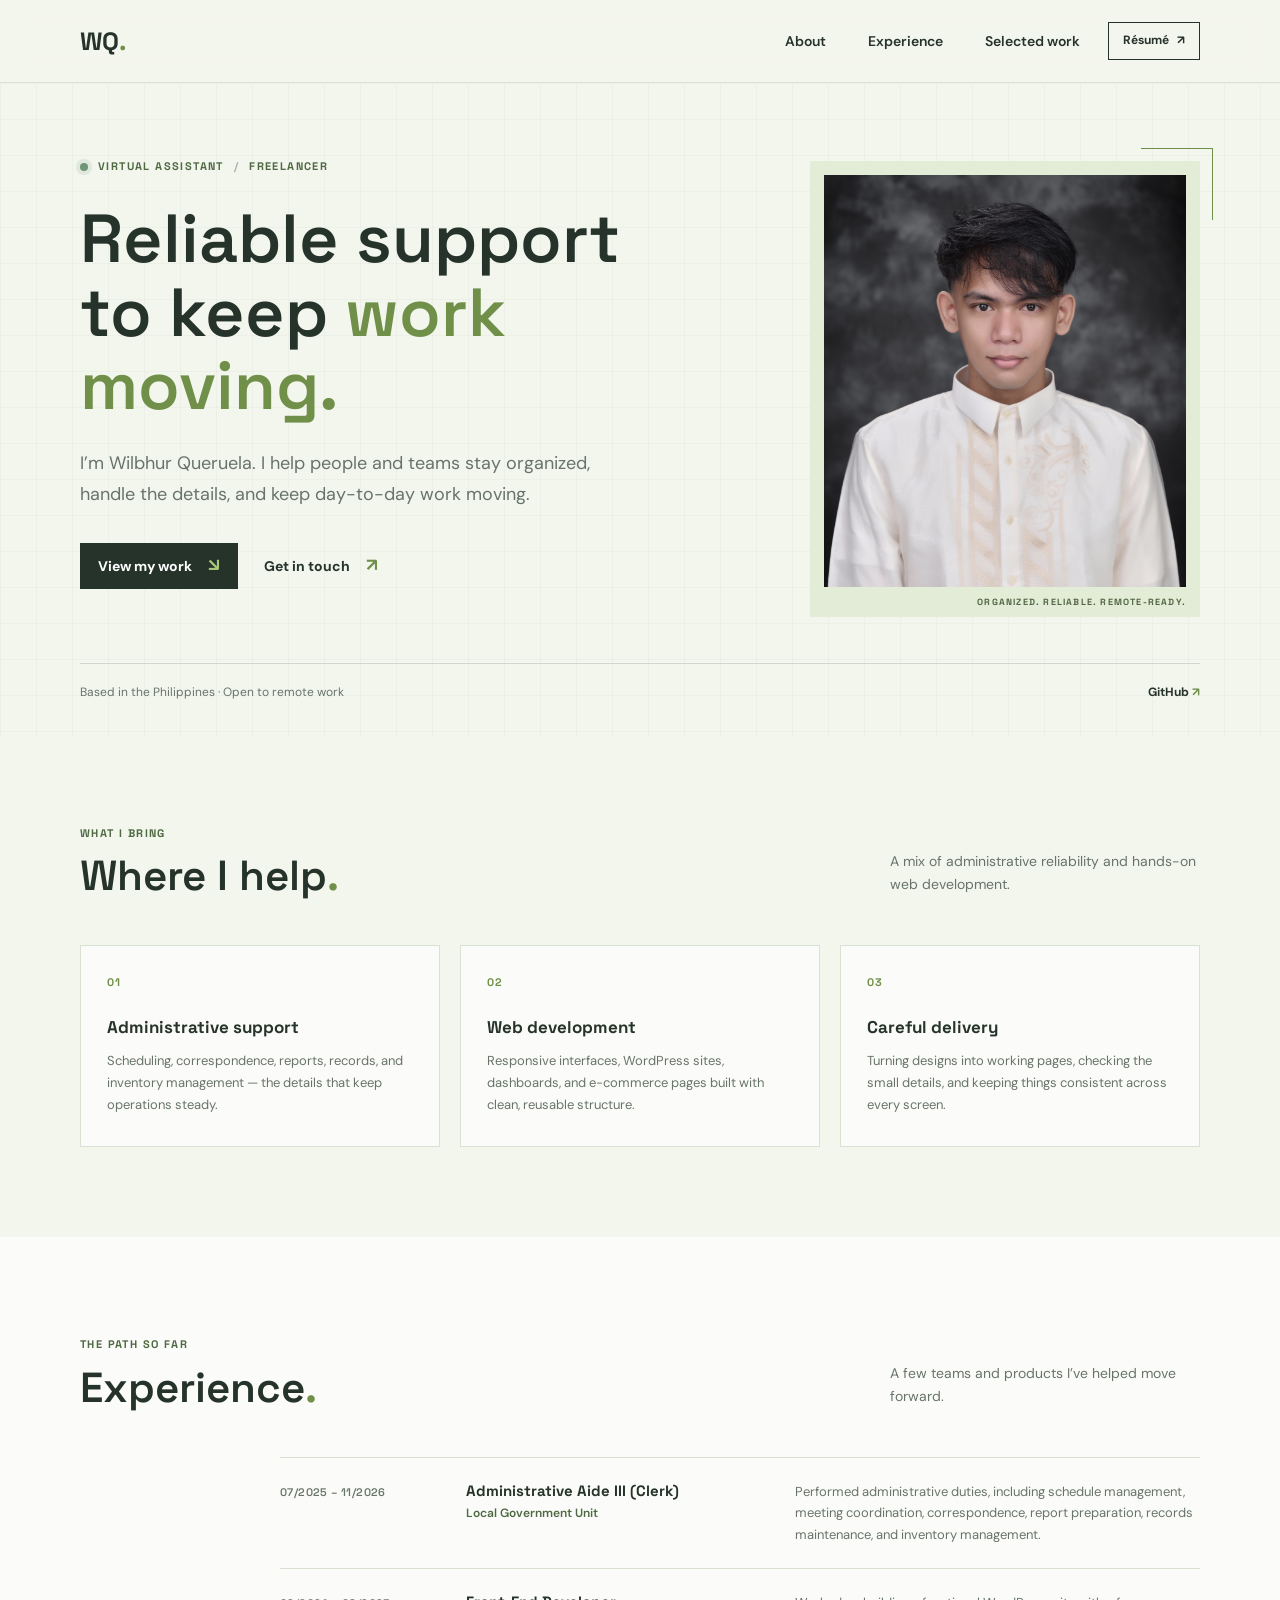
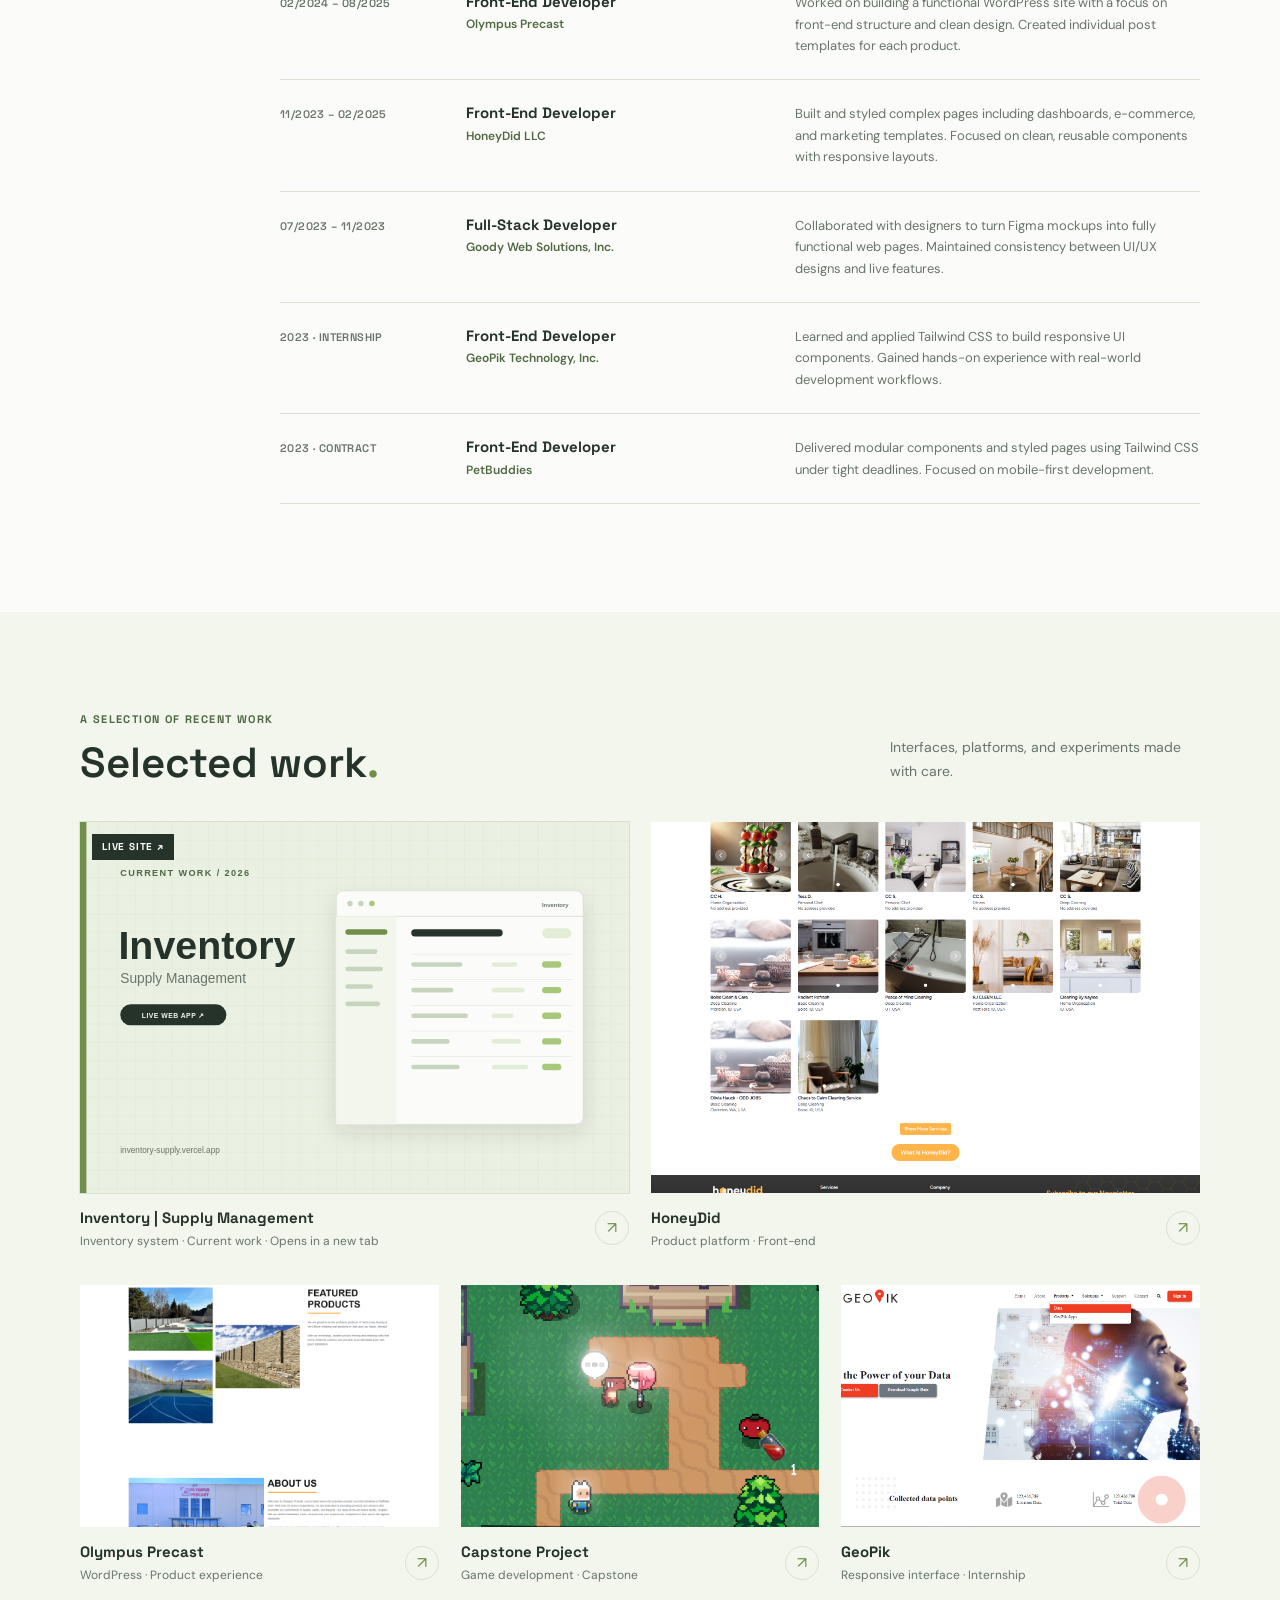
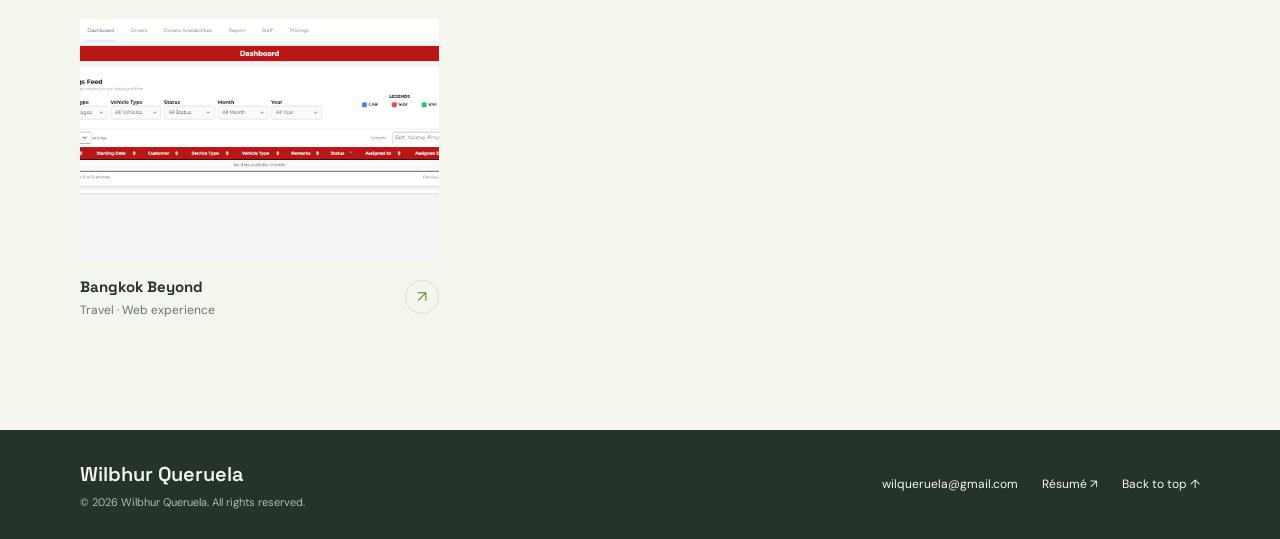
==== index.html @ b6aa16f7 "new resume and delete unncesary files and hubspot" ====
<!DOCTYPE html>
<html lang="en">
<head>
  <meta charset="UTF-8">
  <meta name="viewport" content="width=device-width, initial-scale=1.0">
  <title>Wilbhur Queruela | Virtual Assistant &amp; Web Developer</title>
  <meta name="description" content="Portfolio of Wilbhur Queruela — administrative support, virtual assistance, and front-end web development. Browse experience and selected work.">
  <meta name="theme-color" content="#f3f6ed">
  <meta property="og:type" content="website">
  <meta property="og:title" content="Wilbhur Queruela | Virtual Assistant &amp; Web Developer">
  <meta property="og:description" content="Administrative support, virtual assistance, and front-end web development. Browse experience and selected work.">
  <link rel="icon" href="data:image/svg+xml,%3Csvg xmlns='http://www.w3.org/2000/svg' viewBox='0 0 64 64'%3E%3Crect width='64' height='64' rx='14' fill='%2326332b'/%3E%3Ctext x='50%25' y='54%25' text-anchor='middle' dominant-baseline='middle' font-family='Arial,sans-serif' font-size='26' font-weight='700' fill='%23f3f6ed'%3EWQ%3C/text%3E%3C/svg%3E">

  <link rel="preconnect" href="https://fonts.googleapis.com">
  <link rel="preconnect" href="https://fonts.gstatic.com" crossorigin>
  <link href="https://fonts.googleapis.com/css2?family=DM+Sans:wght@400;500;600;700&family=Space+Grotesk:wght@400;500;600;700&display=swap" rel="stylesheet">
  <link rel="stylesheet" href="assets/css/style.css">
</head>
<body>
    <a class="skip-link" href="#main-content">Skip to content</a>
    <!-- Navbar -->
    <nav class="site-nav" aria-label="Primary">
      <div class="nav-inner">
        <a class="wordmark" href="#top" aria-label="Wil Queruela home">WQ<span>.</span></a>
        <div class="nav-right">
          <ul class="nav-links">
            <li><a href="#about">About</a></li>
            <li><a href="#experience">Experience</a></li>
            <li><a href="#project">Selected work</a></li>
          </ul>
          <a class="nav-cta" href="assets/file/wqresume.pdf" target="_blank" rel="noreferrer">Résumé <span aria-hidden="true">↗</span></a>
        </div>
      </div>
    </nav>
    <main id="main-content" tabindex="-1">
      <!-- Hero -->
      <section id="top" class="hero-section">
        <div class="hero-inner">
          <div class="hero-copy">
                <p class="eyebrow"><span class="status-dot"></span> VIRTUAL ASSISTANT <span class="eyebrow-divider">/</span> FREELANCER</p>
                <h1>Reliable support<br>to keep <span>work moving.</span></h1>
                <p class="hero-intro">I’m Wilbhur Queruela. I help people and teams stay organized, handle the details, and keep day-to-day work moving.</p>
                <div class="hero-actions">
                  <a class="primary-link" href="#project">View my work <span aria-hidden="true">↘</span></a>
                  <a class="secondary-link" href="mailto:wilqueruela@gmail.com">Get in touch <span aria-hidden="true">↗</span></a>
                </div>
            </div>
            <div class="hero-portrait">
              <img src="assets/images/personal/profile_picture.JPG" alt="Wil Queruela">
              <span class="portrait-caption">ORGANIZED. RELIABLE. REMOTE-READY.</span>
            </div>
          <div class="hero-meta">
            <span>Based in the Philippines · Open to remote work</span>
            <div class="social-links">
              <a target="_blank" rel="noreferrer" href="https://github.com/wilyuusha">GitHub <span aria-hidden="true">↗</span></a>
            </div>
          </div>
        </div>
      </section>
      <!-- About -->
      <section id="about" class="about-section">
        <div class="section-inner">
          <div class="section-heading">
            <div>
              <p class="section-kicker">WHAT I BRING</p>
              <h2>Where I help<span>.</span></h2>
            </div>
            <p class="section-note">A mix of administrative reliability and hands-on web development.</p>
          </div>
          <div class="capability-grid">
            <article class="capability-card">
              <span class="capability-number">01</span>
              <h3>Administrative support</h3>
              <p>Scheduling, correspondence, reports, records, and inventory management — the details that keep operations steady.</p>
            </article>
            <article class="capability-card">
              <span class="capability-number">02</span>
              <h3>Web development</h3>
              <p>Responsive interfaces, WordPress sites, dashboards, and e-commerce pages built with clean, reusable structure.</p>
            </article>
            <article class="capability-card">
              <span class="capability-number">03</span>
              <h3>Careful delivery</h3>
              <p>Turning designs into working pages, checking the small details, and keeping things consistent across every screen.</p>
            </article>
          </div>
        </div>
      </section>
      <section id="experience" class="experience-section">
        <div class="section-inner">
          <div class="section-heading">
            <div>
              <p class="section-kicker">THE PATH SO FAR</p>
              <h2>Experience<span>.</span></h2>
            </div>
            <p class="section-note">A few teams and products I’ve helped move forward.</p>
          </div>
          <div class="experience-list">
            <ol>
              <li>
                <time>07/2025 – 11/2026</time>
                <div class="experience-role"><h3>Administrative Aide III (Clerk)</h3><span>Local Government Unit </span></div>
                <p>
                  Performed administrative duties, including schedule management, meeting coordination, correspondence, report preparation, records maintenance, and inventory management.
                </p>
              </li>
              <li>
                <time>02/2024 – 08/2025</time>
                <div class="experience-role"><h3>Front-End Developer</h3><span>Olympus Precast</span></div>
                <p>
                  Worked on building a functional WordPress site with a focus on front-end structure and clean design. Created individual post templates for each product.
                </p>
              </li>
              <li>
                <time>11/2023 – 02/2025</time>
                <div class="experience-role"><h3>Front-End Developer</h3><span>HoneyDid LLC</span></div>
                <p>
                  Built and styled complex pages including dashboards, e-commerce, and marketing templates. Focused on clean, reusable components with responsive layouts.
                </p>
              </li>
              <li>
                <time>07/2023 – 11/2023</time>
                <div class="experience-role"><h3>Full-Stack Developer</h3><span>Goody Web Solutions, Inc.</span></div>
                <p>
                  Collaborated with designers to turn Figma mockups into fully functional web pages. Maintained consistency between UI/UX designs and live features.
                </p>
              </li>
              <li>
                <time>2023 · INTERNSHIP</time>
                <div class="experience-role"><h3>Front-End Developer</h3><span>GeoPik Technology, Inc.</span></div>
                <p>
                  Learned and applied Tailwind CSS to build responsive UI components. Gained hands-on experience with real-world development workflows.
                </p>
              </li>
              <li>
                <time>2023 · CONTRACT</time>
                <div class="experience-role"><h3>Front-End Developer</h3><span>PetBuddies</span></div>
                <p>
                  Delivered modular components and styled pages using Tailwind CSS under tight deadlines. Focused on mobile-first development.
                </p>
              </li>
            </ol>
          </div>
        </div>
      </section>
      <!-- Projects -->
      <section id="project">
        <div class="section-inner projects-inner">
          <div class="section-heading projects-heading">
            <div>
              <p class="section-kicker">A SELECTION OF RECENT WORK</p>
              <h2>Selected work<span>.</span></h2>
            </div>
            <p class="section-note">Interfaces, platforms, and experiments made with care.</p>
          </div>

          <div class="project-grid">
            <a class="project-card project-card--featured text-left" href="https://inventory-supply.vercel.app/" target="_blank" rel="noopener noreferrer" aria-label="Open Inventory | Supply Management live site in a new tab">
              <span class="project-visual">
                <img src="assets/images/inventory-supply/cover.svg" alt="Inventory | Supply Management cover">
                <span class="project-badge">Live site ↗</span>
              </span>
              <div class="project-caption">
                <span><strong>Inventory | Supply Management</strong><small>Inventory system · Current work · Opens in a new tab</small></span>
                <span class="project-arrow" aria-hidden="true">↗</span>
              </div>
            </a>

            <button type="button" class="project-card text-left" data-title="HoneyDid" data-image="assets/images/honeydid/hd_01.png" data-description="Product platform pages, dashboards, and e-commerce templates.">
              <img src="assets/images/honeydid/hd_01.png" alt="HoneyDid showcase">
              <div class="project-caption">
                <span><strong>HoneyDid</strong><small>Product platform · Front-end</small></span>
                <span class="project-arrow" aria-label="Open project preview">↗</span>
              </div>
            </button>

            <button type="button" class="project-card text-left" data-title="Olympus Precast" data-image="assets/images/olympus-precast/op_01.png" data-description="A WordPress site with custom templates for each product.">
              <img src="assets/images/olympus-precast/op_01.png" alt="Olympus Precast showcase">
              <div class="project-caption">
                <span><strong>Olympus Precast</strong><small>WordPress · Product experience</small></span>
                <span class="project-arrow" aria-label="Open project preview">↗</span>
              </div>
            </button>

            <button type="button" class="project-card text-left" data-title="Capstone Project (Game Development)" data-image="assets/images/capstone/cs_01.png" data-description="A game development capstone built as a team project.">
              <img src="assets/images/capstone/cs_01.png" alt="Capstone showcase">
              <div class="project-caption">
                <span><strong>Capstone Project</strong><small>Game development · Capstone</small></span>
                <span class="project-arrow" aria-label="Open project preview">↗</span>
              </div>
            </button>

            <button type="button" class="project-card text-left" data-title="Geopik" data-image="assets/images/geopik/geo_01.png" data-description="Responsive UI components built with Tailwind CSS during internship.">
              <img src="assets/images/geopik/geo_01.png" alt="Geopik showcase">
              <div class="project-caption">
                <span><strong>GeoPik</strong><small>Responsive interface · Internship</small></span>
                <span class="project-arrow" aria-label="Open project preview">↗</span>
              </div>
            </button>

            <button type="button" class="project-card text-left" data-title="Bangkok Beyond" data-image="assets/images/bangkokbeyond/bb_01.png" data-description="A travel-focused web experience with a warm, editorial layout.">
              <img src="assets/images/bangkokbeyond/bb_01.png" alt="Bangkok Beyond showcase">
              <div class="project-caption">
                <span><strong>Bangkok Beyond</strong><small>Travel · Web experience</small></span>
                <span class="project-arrow" aria-label="Open project preview">↗</span>
              </div>
            </button>
          </div>
        </div>
      </section>

      <div id="projectModal" class="project-modal-backdrop hidden" aria-hidden="true">
        <div class="project-modal-content" role="dialog" aria-modal="true" aria-labelledby="projectModalTitle">
          <div class="modal-toolbar">
            <button id="closeProjectModal" type="button" aria-label="Close preview">Close <span aria-hidden="true">×</span></button>
          </div>
          <img id="projectModalImage" src="" alt="Project preview">
          <div class="modal-caption">
            <div class="modal-caption-main">
              <h3 id="projectModalTitle"></h3>
              <p id="projectModalDescription" class="modal-description"></p>
            </div>
            <div class="modal-caption-side">
              <p class="modal-kicker">PROJECT PREVIEW</p>
              <a id="projectModalLink" class="modal-live-link hidden" href="#" target="_blank" rel="noreferrer">Visit live site <span aria-hidden="true">↗</span></a>
            </div>
          </div>
        </div>
      </div>
    </main>
    <footer class="site-footer">
      <div class="footer-inner">
        <div class="footer-left">
          <a class="footer-name" href="#top">Wilbhur Queruela</a>
          <p>© 2026 Wilbhur Queruela. All rights reserved.</p>
        </div>
        <div class="footer-meta">
          <a href="mailto:wilqueruela@gmail.com">wilqueruela@gmail.com</a>
          <a href="assets/file/wqresume.pdf" target="_blank" rel="noreferrer">Résumé <span aria-hidden="true">↗</span></a>
          <a href="#top">Back to top <span aria-hidden="true">↑</span></a>
        </div>
      </div>
    </footer>
     
    <!-- Scripts -->
    <script>
      const modal = document.getElementById('projectModal');
      const modalImage = document.getElementById('projectModalImage');
      const modalTitle = document.getElementById('projectModalTitle');
      const modalDescription = document.getElementById('projectModalDescription');
      const modalLink = document.getElementById('projectModalLink');
      const closeModalButton = document.getElementById('closeProjectModal');
      let lastFocusedElement = null;

      function openProjectModal(card) {
        lastFocusedElement = document.activeElement;
        modalImage.src = card.dataset.image;
        modalImage.alt = `${card.dataset.title} preview`;
        modalTitle.textContent = card.dataset.title;
        modalDescription.textContent = card.dataset.description || '';

        if (card.dataset.url) {
          modalLink.href = card.dataset.url;
          modalLink.classList.remove('hidden');
        } else {
          modalLink.removeAttribute('href');
          modalLink.classList.add('hidden');
        }

        modal.classList.remove('hidden');
        modal.setAttribute('aria-hidden', 'false');
        document.body.classList.add('overflow-hidden');
        closeModalButton.focus();
      }

      function closeProjectModal() {
        if (modal.classList.contains('hidden')) return;
        modal.classList.add('hidden');
        modal.setAttribute('aria-hidden', 'true');
        document.body.classList.remove('overflow-hidden');
        if (lastFocusedElement) lastFocusedElement.focus();
      }

      document.querySelectorAll('button.project-card').forEach((card) => {
        card.addEventListener('click', () => openProjectModal(card));
      });

      closeModalButton.addEventListener('click', closeProjectModal);

      modal.addEventListener('click', (event) => {
        if (event.target === modal) {
          closeProjectModal();
        }
      });

      modal.addEventListener('keydown', (event) => {
        if (event.key !== 'Tab') return;
        const focusable = Array.from(modal.querySelectorAll('button, a[href]'))
          .filter((element) => !element.classList.contains('hidden'));
        if (!focusable.length) return;
        const first = focusable[0];
        const last = focusable[focusable.length - 1];
        if (event.shiftKey && document.activeElement === first) {
          event.preventDefault();
          last.focus();
        } else if (!event.shiftKey && document.activeElement === last) {
          event.preventDefault();
          first.focus();
        }
      });

      document.addEventListener('keydown', (event) => {
        if (event.key === 'Escape') {
          closeProjectModal();
        }
      });
    </script>
    
    <!-- Global site tag (gtag.js) - Google Analytics -->
    <script async src="https://www.googletagmanager.com/gtag/js?id=G-KP4MBDH0BL"></script>
    <script>
      window.dataLayer = window.dataLayer || [];
      function gtag(){dataLayer.push(arguments);}
      gtag('js', new Date());

      gtag('config', 'G-KP4MBDH0BL');
    </script>
</body>
</html>
---- assets/css/style.css ----
:root {
  color-scheme: light;
  --paper: #f3f6ed;
  --surface: #fbfcf9;
  --ink: #26332b;
  --muted: #68746a;
  --line: #d8e1d2;
  --accent: #708f49;
  --accent-soft: #e3ecd7;
  --green: #4f6943;
  --font-display: "Space Grotesk", sans-serif;
  --font-body: "DM Sans", sans-serif;
}

*,
*::before,
*::after {
  box-sizing: border-box;
}

html {
  scroll-behavior: smooth;
  scroll-padding-top: 92px;
}

body {
  margin: 0;
  background: var(--paper);
  color: var(--ink);
  font-family: var(--font-body);
  font-size: 16px;
  line-height: 1.6;
  -webkit-font-smoothing: antialiased;
}

body.overflow-hidden {
  overflow: hidden;
}

::selection {
  background: var(--accent);
  color: #fff;
}

:focus-visible {
  outline: 2px solid var(--accent);
  outline-offset: 4px;
}

main:focus {
  outline: none;
}

.skip-link {
  position: fixed;
  z-index: 30;
  top: 10px;
  left: 10px;
  padding: 10px 16px;
  background: var(--ink);
  color: #fff;
  font-size: 13px;
  font-weight: 700;
  transform: translateY(-160%);
  transition: transform 160ms ease;
}

.skip-link:focus {
  transform: translateY(0);
}

a {
  color: inherit;
  text-decoration: none;
}

button {
  color: inherit;
  font: inherit;
}

.site-nav {
  position: sticky;
  top: 0;
  z-index: 10;
  width: 100%;
  border-bottom: 1px solid rgba(29, 41, 37, 0.1);
  background: rgba(243, 246, 237, 0.92);
  backdrop-filter: blur(12px);
}

.nav-inner,
.hero-inner,
.section-inner,
.footer-inner {
  width: min(1120px, calc(100% - 64px));
  margin-inline: auto;
}

.nav-inner {
  min-height: 82px;
  display: flex;
  align-items: center;
  justify-content: space-between;
}

.wordmark {
  font-family: var(--font-display);
  font-size: 25px;
  font-weight: 700;
  letter-spacing: 0;
}

.wordmark span,
.section-heading h2 span {
  color: var(--accent);
}

.nav-links {
  display: flex;
  align-items: center;
  gap: 42px;
  margin: 0;
  padding: 0;
  list-style: none;
  font-size: 14px;
  font-weight: 600;
}

.nav-links a,
.social-links a {
  transition: color 160ms ease;
}

.nav-links a:hover,
.social-links a:hover {
  color: var(--accent);
}

.nav-links a span,
.social-links a span {
  color: var(--accent);
}

.nav-right {
  display: flex;
  align-items: center;
  gap: 28px;
}

.nav-cta {
  display: inline-flex;
  min-height: 38px;
  align-items: center;
  gap: 8px;
  padding: 0 14px;
  border: 1px solid var(--ink);
  font-size: 12px;
  font-weight: 700;
  transition: color 160ms ease, background 160ms ease, border-color 160ms ease;
}

.nav-cta:hover {
  border-color: var(--accent);
  background: var(--accent);
  color: #fff;
}

.hero-section {
  position: relative;
  overflow: hidden;
  background-color: var(--paper);
  background-image: linear-gradient(rgba(67, 87, 75, 0.035) 1px, transparent 1px), linear-gradient(90deg, rgba(67, 87, 75, 0.035) 1px, transparent 1px);
  background-size: 36px 36px;
}

.hero-inner {
  display: grid;
  grid-template-columns: minmax(0, 1.25fr) minmax(300px, 0.75fr);
  align-items: center;
  column-gap: 76px;
  padding-top: 76px;
  padding-bottom: 34px;
}

.hero-copy {
  padding-bottom: 30px;
  animation: rise-in 650ms ease both;
}

.eyebrow,
.section-kicker {
  margin: 0;
  color: var(--green);
  font-family: var(--font-display);
  font-size: 11px;
  font-weight: 700;
  letter-spacing: 1.4px;
  line-height: 1.4;
}

.eyebrow {
  display: flex;
  align-items: center;
  gap: 10px;
  margin-bottom: 28px;
}

.status-dot {
  width: 8px;
  height: 8px;
  flex: 0 0 8px;
  border-radius: 50%;
  background: #6e9576;
  box-shadow: 0 0 0 4px rgba(110, 149, 118, 0.14);
}

.eyebrow-divider {
  color: #a7afa8;
}

.hero-copy h1 {
  max-width: 700px;
  margin: 0;
  font-family: var(--font-display);
  font-size: 68px;
  font-weight: 600;
  letter-spacing: 0;
  line-height: 1.08;
}

.hero-copy h1 span {
  color: var(--accent);
}

.hero-intro {
  max-width: 520px;
  margin: 25px 0 0;
  color: var(--muted);
  font-size: 18px;
  line-height: 1.75;
}

.hero-actions {
  display: flex;
  align-items: center;
  flex-wrap: wrap;
  gap: 26px;
  margin-top: 32px;
}

.primary-link,
.secondary-link {
  display: inline-flex;
  min-height: 46px;
  align-items: center;
  gap: 16px;
  font-size: 14px;
  font-weight: 700;
}

.primary-link {
  padding: 0 18px;
  background: var(--ink);
  color: #fff;
  transition: background 160ms ease, transform 160ms ease;
}

.primary-link:hover {
  transform: translateY(-2px);
  background: var(--accent);
}

.primary-link span,
.secondary-link span {
  color: #a7c77b;
  font-size: 18px;
}

.secondary-link {
  color: var(--ink);
}

.secondary-link span {
  color: var(--accent);
}

.hero-portrait {
  position: relative;
  width: 100%;
  max-width: 390px;
  justify-self: end;
  padding: 14px 14px 30px;
  background: var(--accent-soft);
  animation: rise-in 700ms 100ms ease both;
}

.hero-portrait::before {
  position: absolute;
  top: -13px;
  right: -13px;
  width: 72px;
  height: 72px;
  border-top: 1px solid var(--accent);
  border-right: 1px solid var(--accent);
  content: "";
}

.hero-portrait img {
  display: block;
  width: 100%;
  aspect-ratio: 0.88;
  object-fit: cover;
  object-position: center 38%;
  filter: saturate(0.82);
}

.portrait-caption {
  position: absolute;
  right: 14px;
  bottom: 7px;
  color: #526744;
  font-family: var(--font-display);
  font-size: 9px;
  font-weight: 700;
  letter-spacing: 1.2px;
}

.hero-meta {
  grid-column: 1 / -1;
  display: flex;
  align-items: center;
  justify-content: space-between;
  gap: 20px;
  margin-top: 44px;
  padding-top: 19px;
  border-top: 1px solid rgba(29, 41, 37, 0.15);
  color: var(--muted);
  font-size: 12px;
}

.social-links {
  display: flex;
  gap: 24px;
  color: var(--ink);
  font-size: 12px;
  font-weight: 700;
}

.about-section {
  padding: 90px 0;
}

.capability-grid {
  display: grid;
  grid-template-columns: repeat(3, minmax(0, 1fr));
  gap: 20px;
}

.capability-card {
  position: relative;
  padding: 28px 26px 30px;
  border: 1px solid var(--line);
  background: var(--surface);
  transition: transform 200ms ease, border-color 200ms ease, box-shadow 200ms ease;
}

.capability-card:hover {
  transform: translateY(-4px);
  border-color: var(--accent);
  box-shadow: 0 14px 30px rgba(38, 51, 43, 0.07);
}

.capability-number {
  display: block;
  margin-bottom: 22px;
  color: var(--accent);
  font-family: var(--font-display);
  font-size: 11px;
  font-weight: 700;
  letter-spacing: 1px;
}

.capability-card h3 {
  margin: 0 0 9px;
  font-family: var(--font-display);
  font-size: 17px;
  font-weight: 700;
}

.capability-card p {
  margin: 0;
  color: var(--muted);
  font-size: 13px;
  line-height: 1.7;
}

.experience-section {
  padding: 100px 0 108px;
  background: var(--surface);
}

.section-heading {
  display: flex;
  align-items: end;
  justify-content: space-between;
  gap: 28px;
  margin-bottom: 46px;
}

.section-heading h2 {
  margin: 11px 0 0;
  font-family: var(--font-display);
  font-size: 42px;
  font-weight: 600;
  letter-spacing: 0;
  line-height: 1.12;
}

.section-note {
  max-width: 310px;
  margin: 0 0 3px;
  color: var(--muted);
  font-size: 14px;
  line-height: 1.65;
}

.experience-list {
  max-width: 920px;
  margin-left: auto;
}

.experience-list ol {
  margin: 0;
  padding: 0;
  list-style: none;
}

.experience-list li {
  display: grid;
  grid-template-columns: 160px minmax(220px, 0.9fr) minmax(280px, 1.2fr);
  align-items: baseline;
  gap: 26px;
  padding: 23px 0;
  border-top: 1px solid var(--line);
}

.experience-list li:last-child {
  border-bottom: 1px solid var(--line);
}

.experience-list time {
  color: var(--muted);
  font-family: var(--font-display);
  font-size: 11px;
  font-weight: 600;
  letter-spacing: 0.4px;
}

.experience-role h3 {
  margin: 0;
  font-family: var(--font-display);
  font-size: 15px;
  font-weight: 700;
  line-height: 1.35;
}

.experience-role span {
  display: block;
  margin-top: 3px;
  color: var(--green);
  font-size: 12px;
  font-weight: 600;
}

.experience-list li > p {
  margin: 0;
  color: var(--muted);
  font-size: 13px;
  line-height: 1.65;
}

.projects-inner {
  padding-top: 100px;
  padding-bottom: 110px;
}

.projects-heading {
  margin-bottom: 36px;
}

.project-grid {
  display: grid;
  grid-template-columns: repeat(6, minmax(0, 1fr));
  gap: 34px 22px;
}

.project-card {
  grid-column: span 2;
  min-width: 0;
  padding: 0;
  border: 0;
  background: transparent;
  cursor: pointer;
  text-align: left;
}

.project-card:nth-child(1),
.project-card:nth-child(2) {
  grid-column: span 3;
}

.project-card img {
  display: block;
  width: 100%;
  aspect-ratio: 1.48;
  object-fit: cover;
  background: #e8eee1;
  transition: filter 220ms ease, transform 220ms ease;
}

.project-card:hover img {
  filter: saturate(1.08);
  transform: translateY(-3px);
}

.project-visual {
  position: relative;
  display: block;
}

.project-card--featured .project-visual {
  box-shadow: 0 0 0 1px var(--line);
  transition: box-shadow 200ms ease;
}

.project-card--featured:hover .project-visual {
  box-shadow: 0 0 0 1px var(--accent);
}

.project-badge {
  position: absolute;
  top: 12px;
  left: 12px;
  padding: 5px 10px;
  background: var(--ink);
  color: #fff;
  font-family: var(--font-display);
  font-size: 10px;
  font-weight: 700;
  letter-spacing: 0.8px;
  text-transform: uppercase;
}

.project-caption {
  display: flex;
  align-items: center;
  justify-content: space-between;
  gap: 14px;
  padding-top: 13px;
}

.project-caption strong,
.project-caption small {
  display: block;
}

.project-caption strong {
  font-family: var(--font-display);
  font-size: 15px;
  font-weight: 700;
}

.project-caption small {
  margin-top: 2px;
  color: var(--muted);
  font-size: 12px;
}

.project-arrow {
  display: grid;
  width: 34px;
  height: 34px;
  flex: 0 0 34px;
  place-items: center;
  border: 1px solid var(--line);
  border-radius: 50%;
  color: var(--accent);
  transition: color 160ms ease, background 160ms ease, border-color 160ms ease;
}

.project-card:hover .project-arrow {
  border-color: var(--accent);
  background: var(--accent);
  color: #fff;
}

.project-modal-backdrop {
  position: fixed;
  z-index: 20;
  inset: 0;
  display: flex;
  align-items: center;
  justify-content: center;
  padding: 24px;
  background: rgba(18, 27, 24, 0.84);
  backdrop-filter: blur(7px);
}

.hidden {
  display: none !important;
}

.project-modal-content {
  width: min(100%, 980px);
  max-height: 92vh;
  overflow: auto;
  padding: 18px;
  background: var(--paper);
}

.modal-toolbar {
  display: flex;
  justify-content: end;
  padding-bottom: 12px;
}

.modal-toolbar button {
  display: inline-flex;
  align-items: center;
  gap: 12px;
  padding: 5px 0 5px 12px;
  border: 0;
  background: transparent;
  color: var(--muted);
  cursor: pointer;
  font-size: 13px;
}

.modal-toolbar button span {
  color: var(--accent);
  font-size: 24px;
  line-height: 1;
}

.project-modal-content img {
  display: block;
  width: 100%;
  max-height: 70vh;
  object-fit: contain;
  background: #e8eee1;
}

.modal-caption {
  display: flex;
  align-items: flex-start;
  justify-content: space-between;
  gap: 24px;
  padding-top: 14px;
}

.modal-caption h3 {
  margin: 0;
  font-family: var(--font-display);
  font-size: 20px;
}

.modal-description {
  margin: 5px 0 0;
  color: var(--muted);
  font-size: 13px;
}

.modal-caption-side {
  display: flex;
  flex: 0 0 auto;
  flex-direction: column;
  align-items: flex-end;
  gap: 10px;
}

.modal-kicker {
  margin: 3px 0 0;
  color: var(--muted);
  font-family: var(--font-display);
  font-size: 10px;
  font-weight: 700;
  letter-spacing: 1px;
}

.modal-live-link {
  display: inline-flex;
  min-height: 34px;
  align-items: center;
  gap: 8px;
  padding: 0 12px;
  background: var(--ink);
  color: #fff;
  font-size: 12px;
  font-weight: 700;
  transition: background 160ms ease;
}

.modal-live-link:hover {
  background: var(--accent);
}

.modal-live-link span {
  color: #a7c77b;
}

.site-footer {
  padding: 28px 0;
  background: var(--ink);
  color: var(--paper);
}

.footer-inner {
  display: flex;
  align-items: center;
  justify-content: space-between;
  gap: 24px;
}

.footer-left {
  display: flex;
  flex-direction: column;
  gap: 4px;
}

.footer-name {
  font-family: var(--font-display);
  font-size: 20px;
  font-weight: 600;
}

.footer-left p {
  margin: 0;
  color: #aeb9b1;
  font-size: 11px;
}

.footer-meta {
  display: flex;
  align-items: center;
  flex-wrap: wrap;
  gap: 12px 24px;
  color: #aeb9b1;
  font-size: 12px;
}

.footer-meta a {
  color: var(--paper);
  transition: color 160ms ease;
}

.footer-meta a:hover {
  color: #a7c77b;
}

@keyframes rise-in {
  from {
    opacity: 0;
    transform: translateY(14px);
  }
  to {
    opacity: 1;
    transform: translateY(0);
  }
}

@media (max-width: 800px) {
  .nav-inner,
  .hero-inner,
  .section-inner,
  .footer-inner {
    width: min(100% - 40px, 620px);
  }

  .nav-inner {
    min-height: 70px;
  }

  .nav-links {
    gap: 22px;
    font-size: 13px;
  }

  .nav-right {
    gap: 18px;
  }

  .capability-grid {
    grid-template-columns: repeat(2, minmax(0, 1fr));
  }

  .capability-card:last-child {
    grid-column: 1 / -1;
  }

  .hero-inner {
    grid-template-columns: minmax(0, 1fr) minmax(220px, 0.72fr);
    column-gap: 30px;
    padding-top: 62px;
  }

  .hero-copy h1 {
    font-size: 50px;
  }

  .hero-intro {
    font-size: 16px;
  }

  .hero-portrait {
    padding: 10px 10px 26px;
  }

  .about-section,
  .experience-section {
    padding: 76px 0;
  }

  .experience-list li {
    grid-template-columns: 135px minmax(160px, 0.85fr) minmax(180px, 1.15fr);
    gap: 18px;
  }

  .projects-inner {
    padding-top: 76px;
    padding-bottom: 82px;
  }
}

@media (max-width: 600px) {
  html {
    scroll-padding-top: 70px;
  }

  .nav-inner,
  .hero-inner,
  .section-inner,
  .footer-inner {
    width: calc(100% - 40px);
  }

  .nav-links {
    gap: 16px;
    font-size: 12px;
  }

  .nav-links li:first-child {
    display: none;
  }

  .nav-cta {
    min-height: 34px;
    padding: 0 10px;
    font-size: 11px;
  }

  .capability-grid {
    grid-template-columns: 1fr;
    gap: 14px;
  }

  .capability-card:last-child {
    grid-column: auto;
  }

  .capability-card {
    padding: 22px;
  }

  .capability-number {
    margin-bottom: 14px;
  }

  .hero-inner {
    grid-template-columns: 1fr;
    padding-top: 52px;
  }

  .hero-copy {
    padding-bottom: 0;
  }

  .eyebrow {
    gap: 8px;
    margin-bottom: 21px;
    font-size: 9px;
    letter-spacing: 1px;
  }

  .hero-copy h1 {
    font-size: 45px;
    line-height: 1.1;
  }

  .hero-intro {
    max-width: 440px;
    margin-top: 18px;
    font-size: 15px;
  }

  .hero-actions {
    gap: 18px;
    margin-top: 23px;
  }

  .primary-link,
  .secondary-link {
    font-size: 12px;
  }

  .hero-portrait {
    width: min(78%, 330px);
    justify-self: center;
    margin-top: 42px;
  }

  .hero-meta {
    align-items: flex-start;
    flex-direction: column;
    gap: 12px;
    margin-top: 38px;
    padding-top: 15px;
    font-size: 11px;
  }

  .section-heading {
    align-items: flex-start;
    flex-direction: column;
    gap: 12px;
    margin-bottom: 30px;
  }

  .section-heading h2 {
    font-size: 36px;
  }

  .section-note {
    max-width: 340px;
    font-size: 13px;
  }

  .about-section,
  .experience-section {
    padding: 66px 0 70px;
  }

  .experience-list li {
    grid-template-columns: 1fr;
    gap: 6px;
    padding: 18px 0;
  }

  .experience-list li > p {
    margin-top: 5px;
  }

  .project-grid {
    grid-template-columns: 1fr;
    gap: 28px;
  }

  .project-card,
  .project-card:nth-child(1),
  .project-card:nth-child(2) {
    grid-column: auto;
  }

  .project-card img {
    aspect-ratio: 1.42;
  }

  .projects-inner {
    padding-top: 66px;
    padding-bottom: 72px;
  }

  .project-modal-backdrop {
    padding: 12px;
  }

  .project-modal-content {
    padding: 12px;
  }

  .modal-caption {
    flex-direction: column;
    gap: 12px;
  }

  .modal-caption h3 {
    font-size: 17px;
  }

  .modal-caption-side {
    align-items: flex-start;
  }

  .modal-description,
  .modal-kicker {
    font-size: 10px;
  }

  .footer-inner {
    align-items: flex-start;
    flex-direction: column;
    gap: 14px;
  }

  .footer-name {
    font-size: 18px;
  }

  .footer-meta {
    gap: 8px 18px;
  }
}

@media (max-width: 380px) {
  .nav-links {
    gap: 11px;
    font-size: 11px;
  }

  .nav-cta {
    display: none;
  }

  .hero-copy h1 {
    font-size: 39px;
  }

  .hero-actions {
    align-items: flex-start;
    flex-direction: column;
    gap: 8px;
  }
}

@media (prefers-reduced-motion: reduce) {
  *,
  *::before,
  *::after {
    scroll-behavior: auto !important;
    animation-duration: 0.01ms !important;
    animation-iteration-count: 1 !important;
    transition-duration: 0.01ms !important;
  }
}
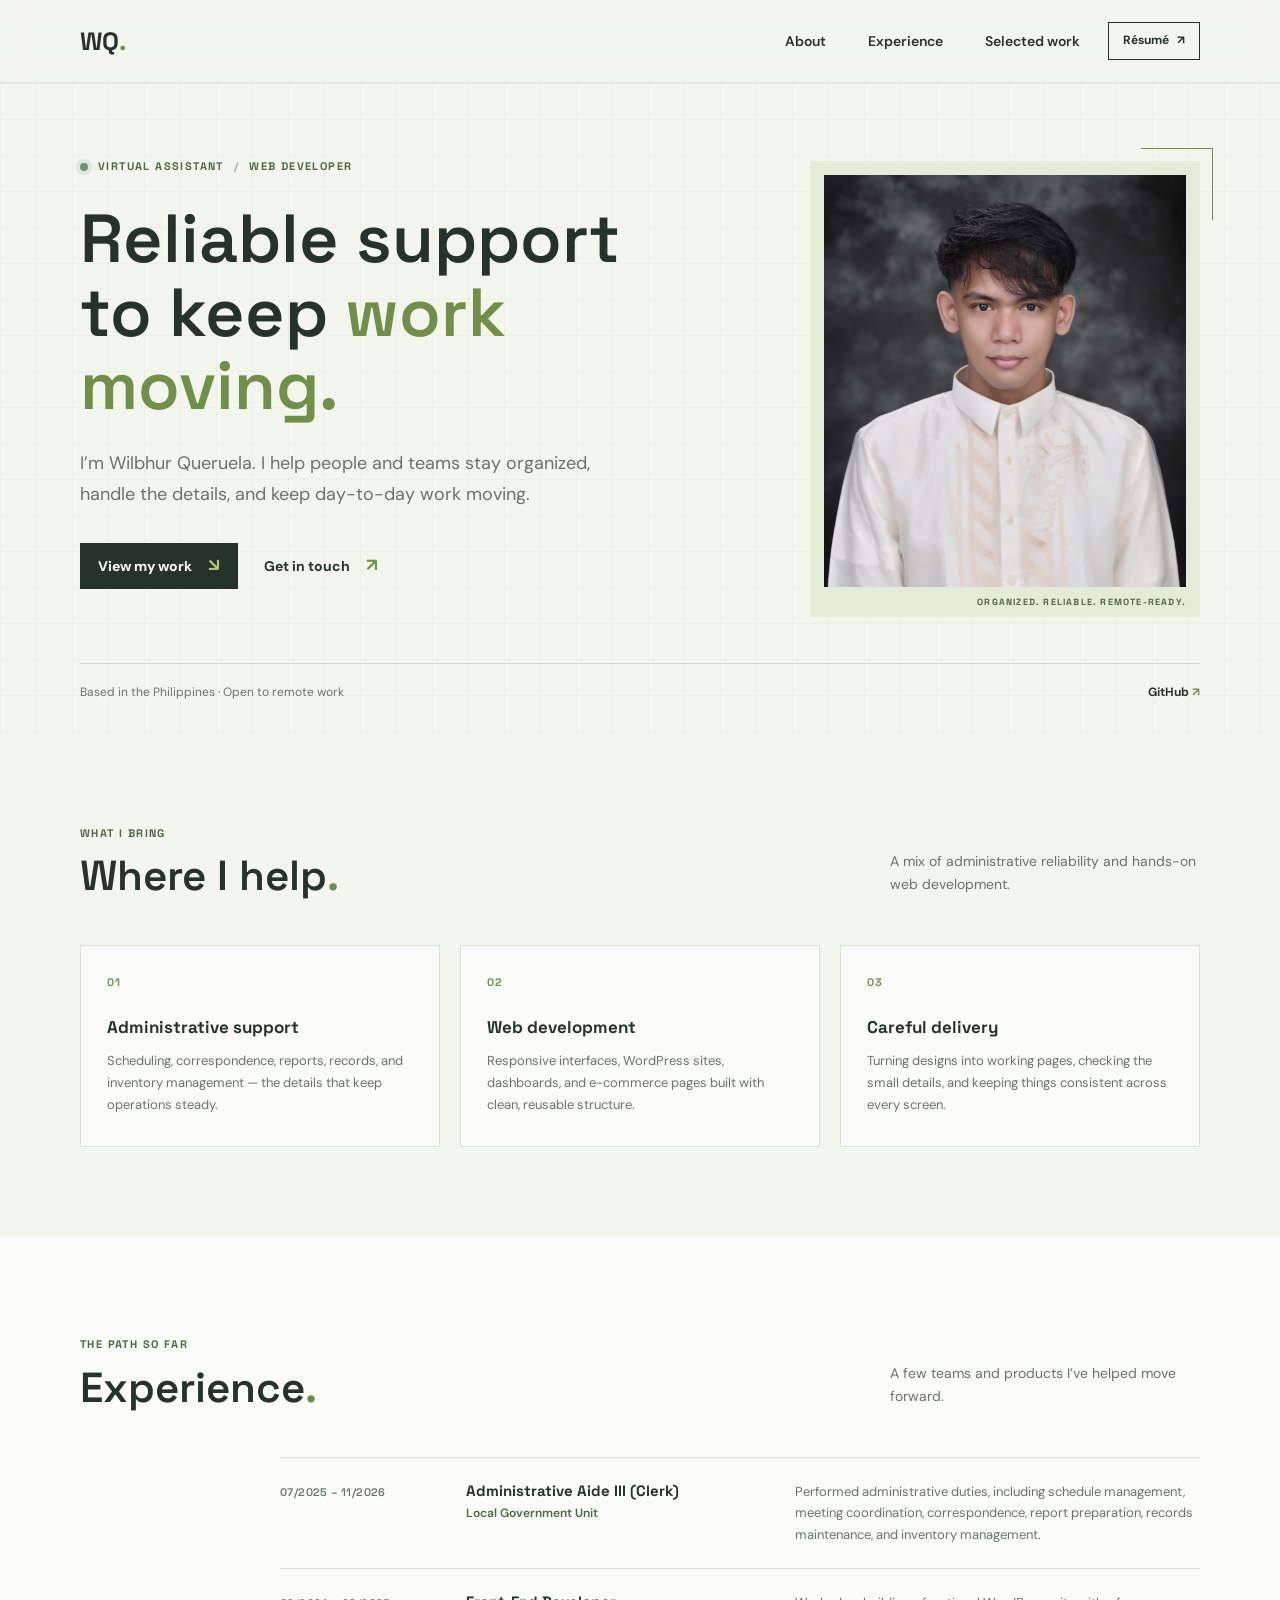
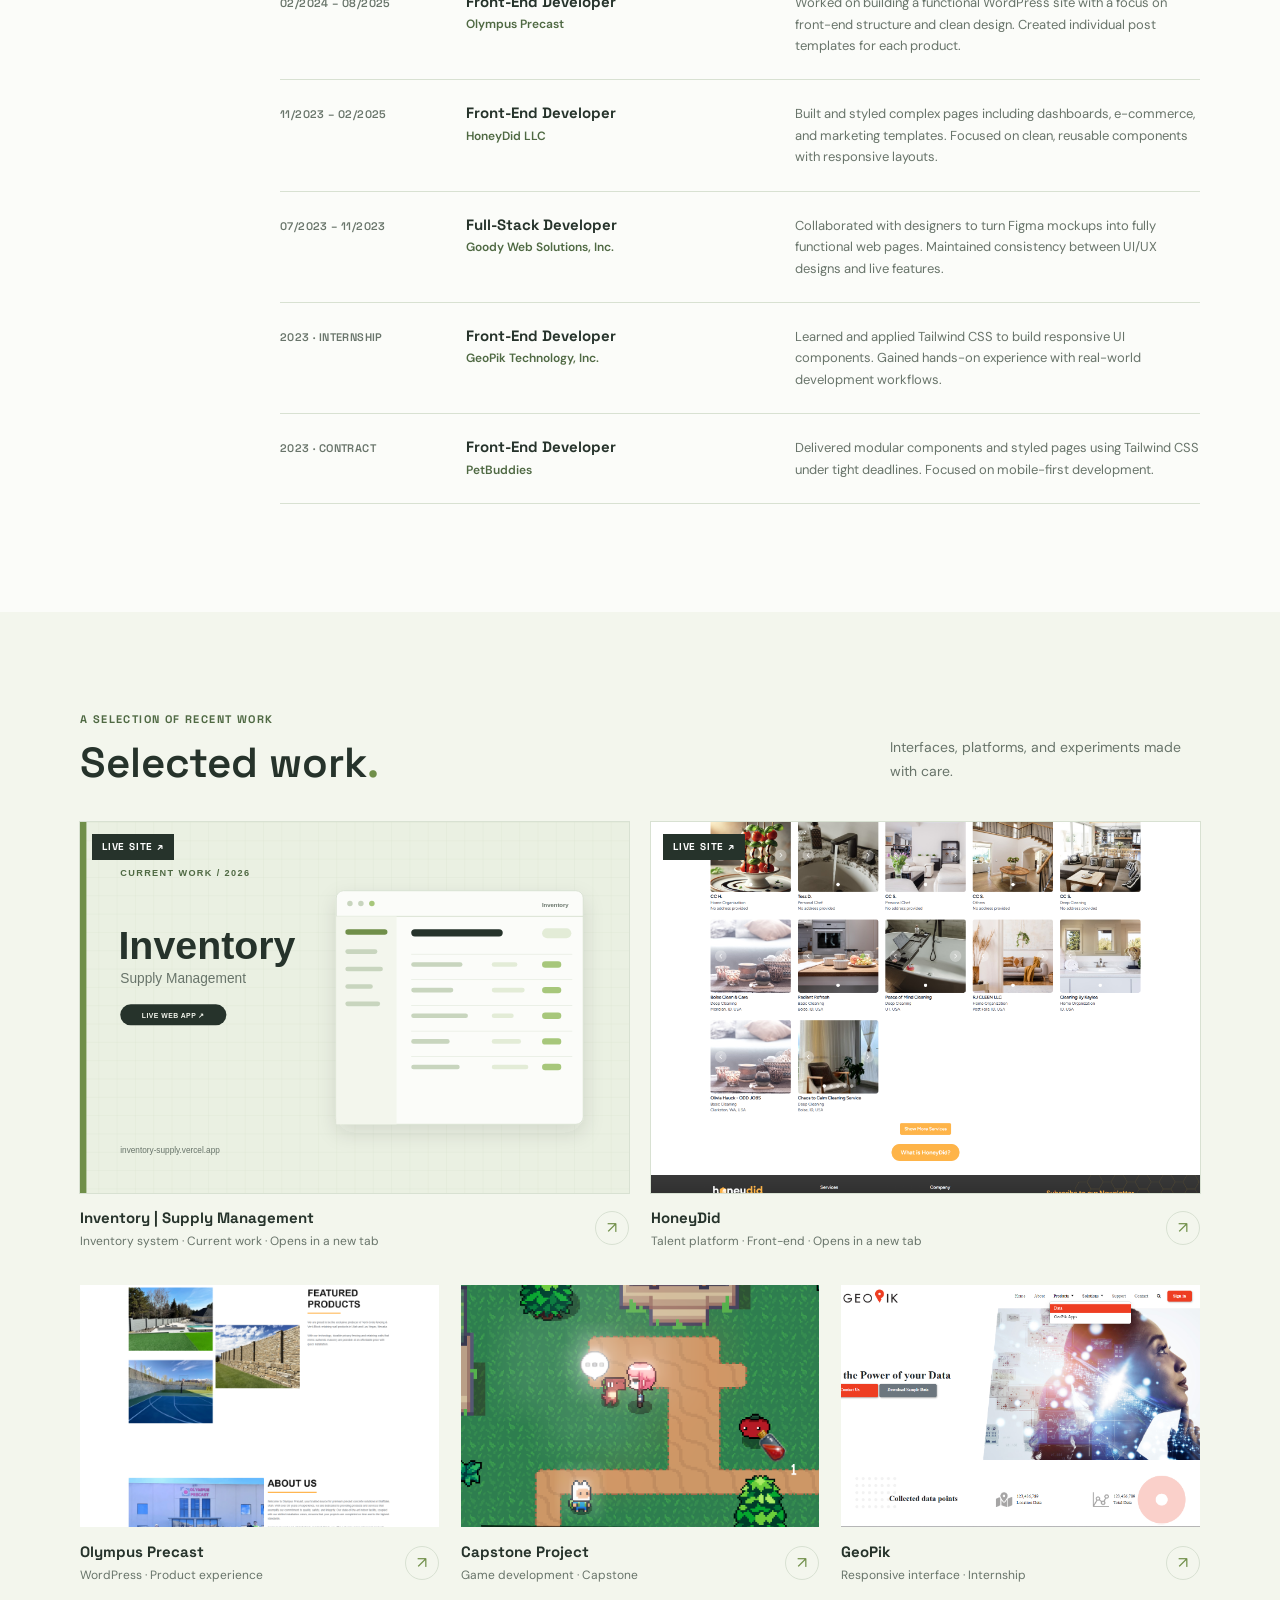
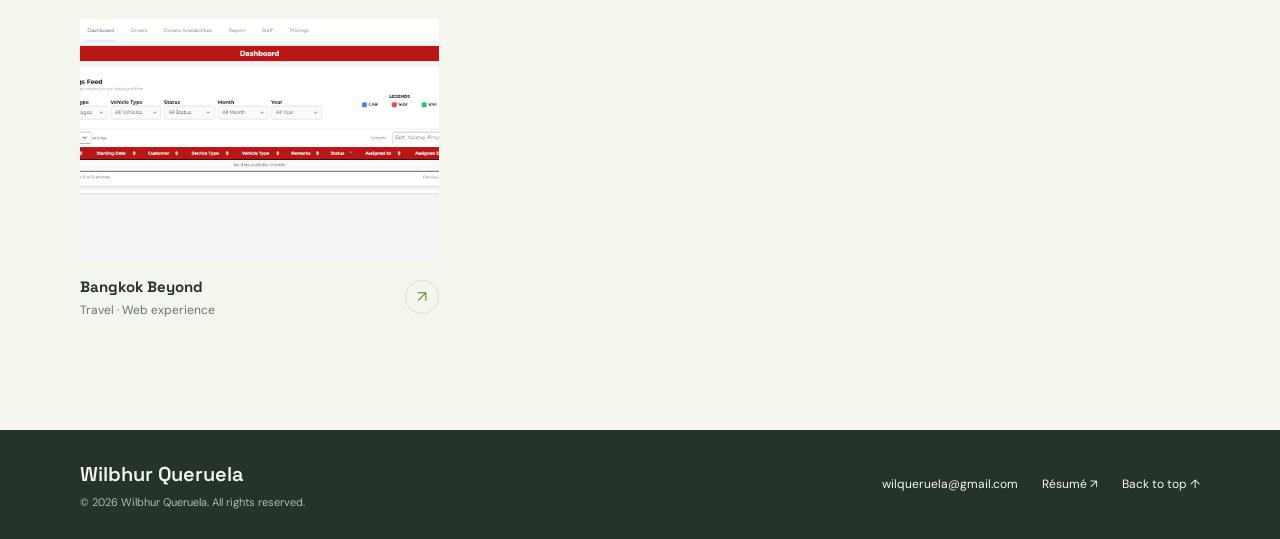
==== commit 6eebe868: "live site for honeydid" ====
--- a/index.html
+++ b/index.html
@@ -37,7 +37,7 @@
       <section id="top" class="hero-section">
         <div class="hero-inner">
           <div class="hero-copy">
-                <p class="eyebrow"><span class="status-dot"></span> VIRTUAL ASSISTANT <span class="eyebrow-divider">/</span> FREELANCER</p>
+                <p class="eyebrow"><span class="status-dot"></span> VIRTUAL ASSISTANT <span class="eyebrow-divider">/</span> WEB DEVELOPER</p>
                 <h1>Reliable support<br>to keep <span>work moving.</span></h1>
                 <p class="hero-intro">I’m Wilbhur Queruela. I help people and teams stay organized, handle the details, and keep day-to-day work moving.</p>
                 <div class="hero-actions">
@@ -155,7 +155,7 @@
           </div>
 
           <div class="project-grid">
-            <a class="project-card project-card--featured text-left" href="https://inventory-supply.vercel.app/" target="_blank" rel="noopener noreferrer" aria-label="Open Inventory | Supply Management live site in a new tab">
+            <a class="project-card project-card--live text-left" href="https://inventory-supply.vercel.app/" target="_blank" rel="noopener noreferrer" aria-label="Open Inventory | Supply Management live site in a new tab">
               <span class="project-visual">
                 <img src="assets/images/inventory-supply/cover.svg" alt="Inventory | Supply Management cover">
                 <span class="project-badge">Live site ↗</span>
@@ -166,13 +166,16 @@
               </div>
             </a>
 
-            <button type="button" class="project-card text-left" data-title="HoneyDid" data-image="assets/images/honeydid/hd_01.png" data-description="Product platform pages, dashboards, and e-commerce templates.">
-              <img src="assets/images/honeydid/hd_01.png" alt="HoneyDid showcase">
-              <div class="project-caption">
-                <span><strong>HoneyDid</strong><small>Product platform · Front-end</small></span>
-                <span class="project-arrow" aria-label="Open project preview">↗</span>
-              </div>
-            </button>
+            <a class="project-card project-card--live text-left" href="https://honeydid.io/" target="_blank" rel="noopener noreferrer" aria-label="Open HoneyDid live site in a new tab">
+              <span class="project-visual">
+                <img src="assets/images/honeydid/hd_01.png" alt="HoneyDid showcase">
+                <span class="project-badge">Live site ↗</span>
+              </span>
+              <div class="project-caption">
+                <span><strong>HoneyDid</strong><small>Talent platform · Front-end · Opens in a new tab</small></span>
+                <span class="project-arrow" aria-hidden="true">↗</span>
+              </div>
+            </a>
 
             <button type="button" class="project-card text-left" data-title="Olympus Precast" data-image="assets/images/olympus-precast/op_01.png" data-description="A WordPress site with custom templates for each product.">
               <img src="assets/images/olympus-precast/op_01.png" alt="Olympus Precast showcase">
--- a/assets/css/style.css
+++ b/assets/css/style.css
@@ -529,12 +529,12 @@
   display: block;
 }
 
-.project-card--featured .project-visual {
+.project-card--live .project-visual {
   box-shadow: 0 0 0 1px var(--line);
   transition: box-shadow 200ms ease;
 }
 
-.project-card--featured:hover .project-visual {
+.project-card--live:hover .project-visual {
   box-shadow: 0 0 0 1px var(--accent);
 }
 
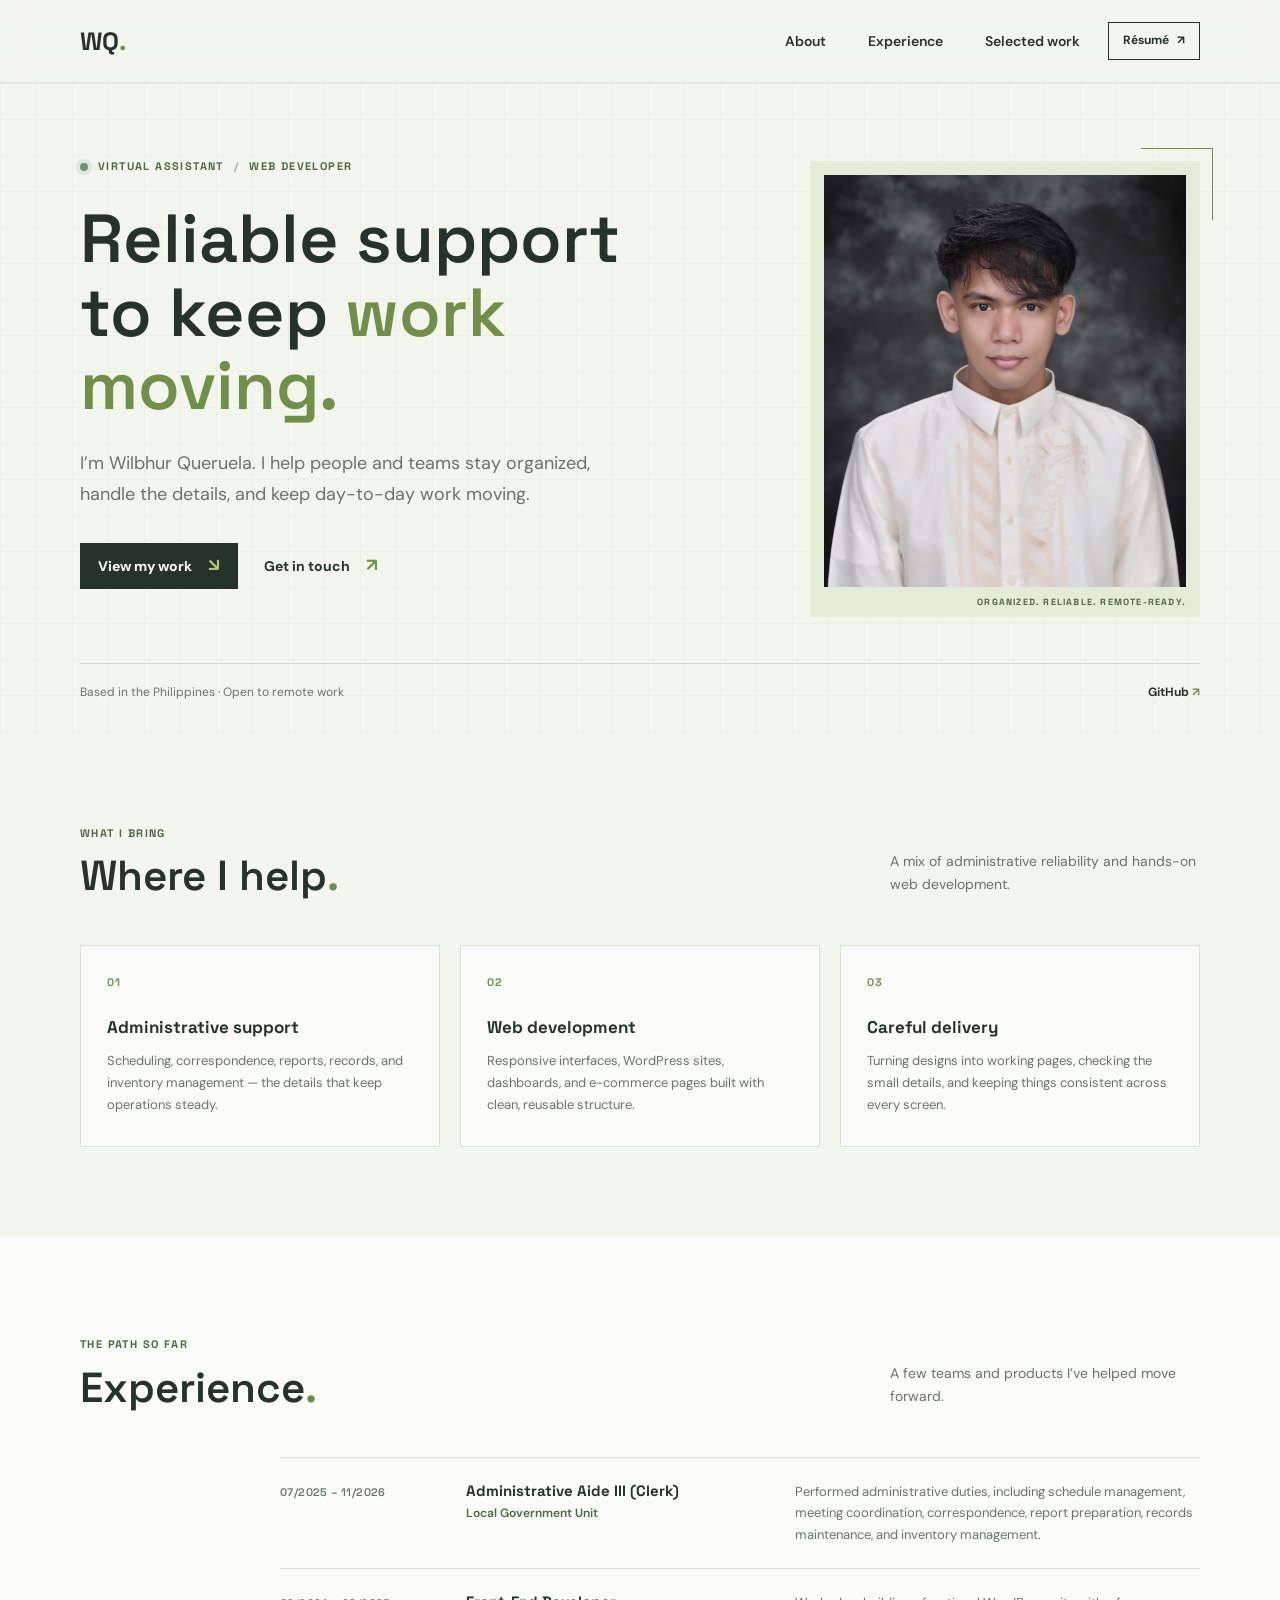
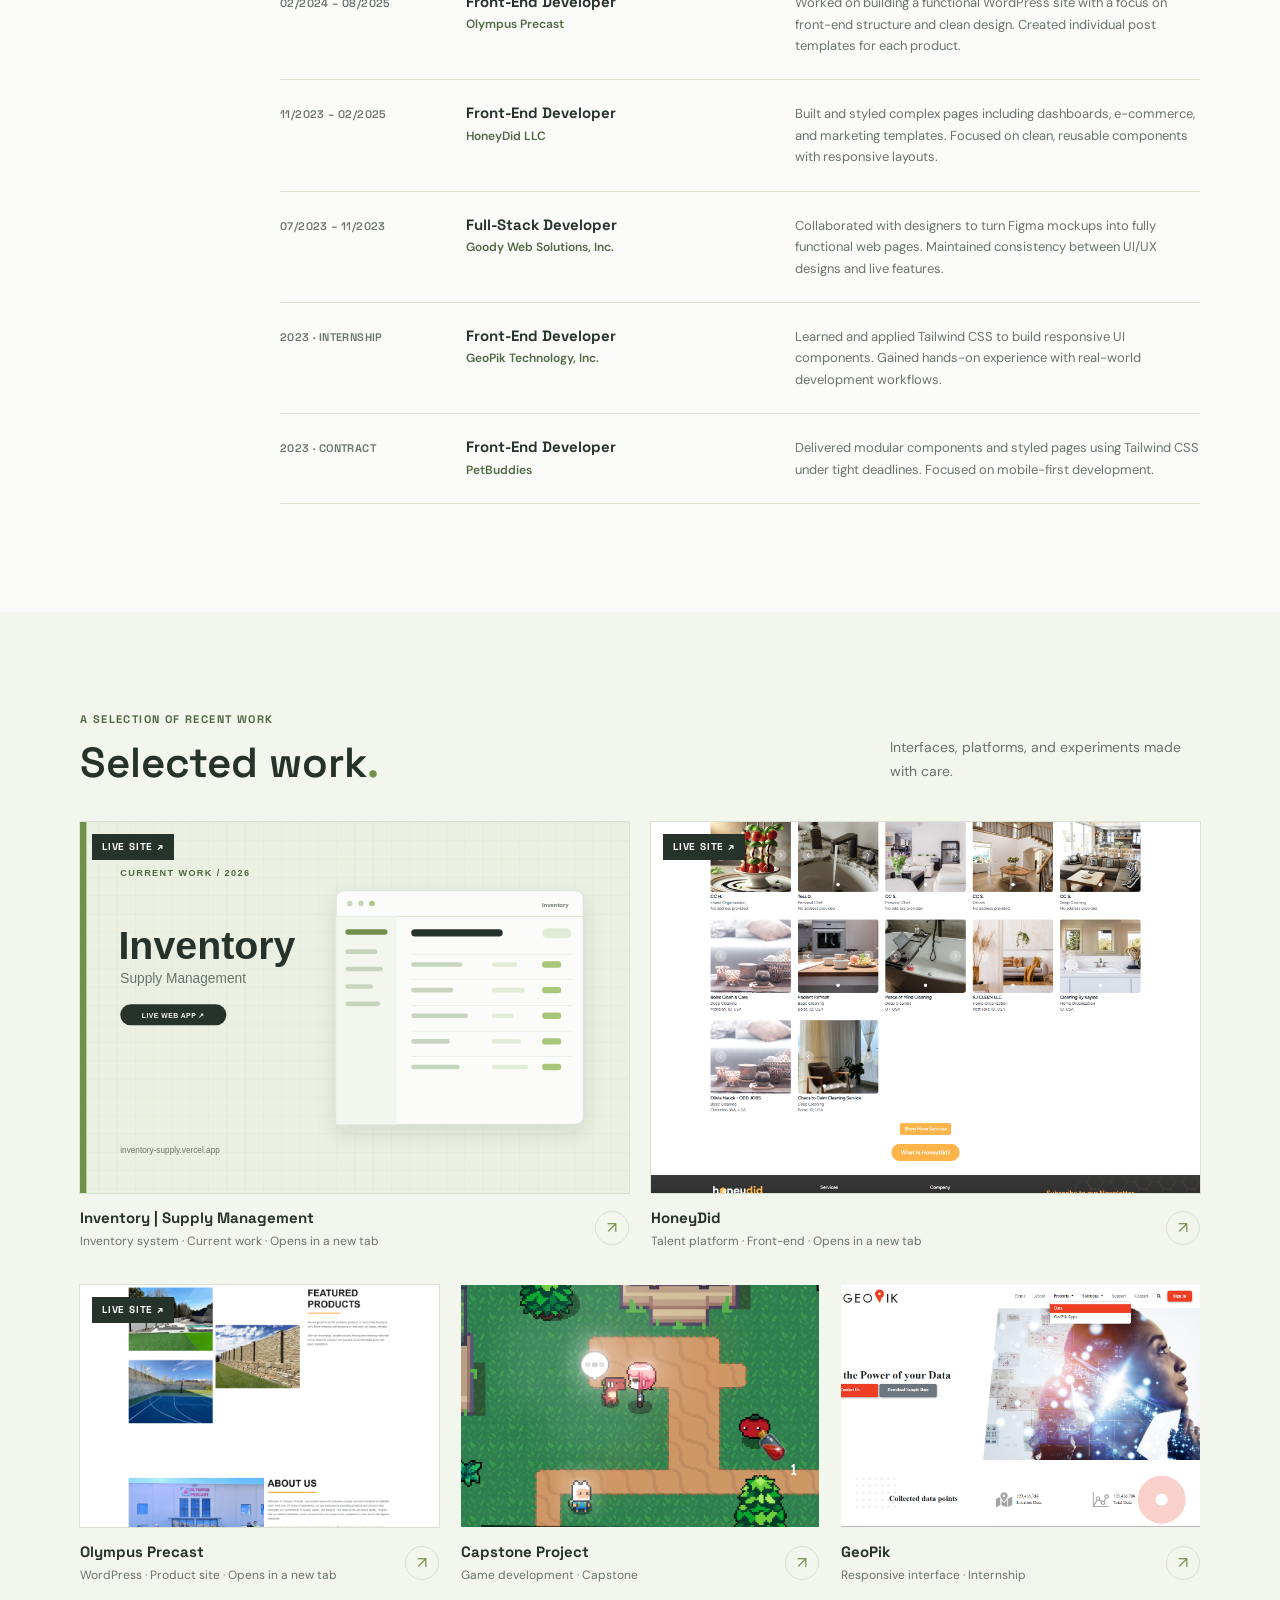
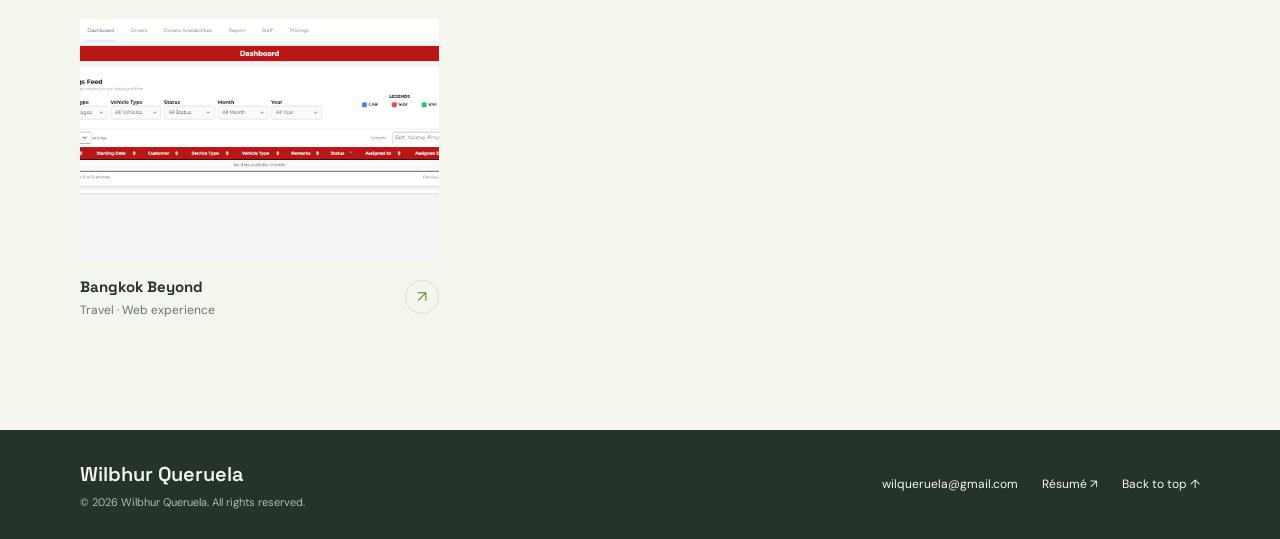
==== commit 1165648a: "olympus precast link live site" ====
--- a/index.html
+++ b/index.html
@@ -177,13 +177,16 @@
               </div>
             </a>
 
-            <button type="button" class="project-card text-left" data-title="Olympus Precast" data-image="assets/images/olympus-precast/op_01.png" data-description="A WordPress site with custom templates for each product.">
-              <img src="assets/images/olympus-precast/op_01.png" alt="Olympus Precast showcase">
-              <div class="project-caption">
-                <span><strong>Olympus Precast</strong><small>WordPress · Product experience</small></span>
-                <span class="project-arrow" aria-label="Open project preview">↗</span>
-              </div>
-            </button>
+            <a class="project-card project-card--live text-left" href="https://olympusprecast.com/" target="_blank" rel="noopener noreferrer" aria-label="Open Olympus Precast live site in a new tab">
+              <span class="project-visual">
+                <img src="assets/images/olympus-precast/op_01.png" alt="Olympus Precast showcase">
+                <span class="project-badge">Live site ↗</span>
+              </span>
+              <div class="project-caption">
+                <span><strong>Olympus Precast</strong><small>WordPress · Product site · Opens in a new tab</small></span>
+                <span class="project-arrow" aria-hidden="true">↗</span>
+              </div>
+            </a>
 
             <button type="button" class="project-card text-left" data-title="Capstone Project (Game Development)" data-image="assets/images/capstone/cs_01.png" data-description="A game development capstone built as a team project.">
               <img src="assets/images/capstone/cs_01.png" alt="Capstone showcase">
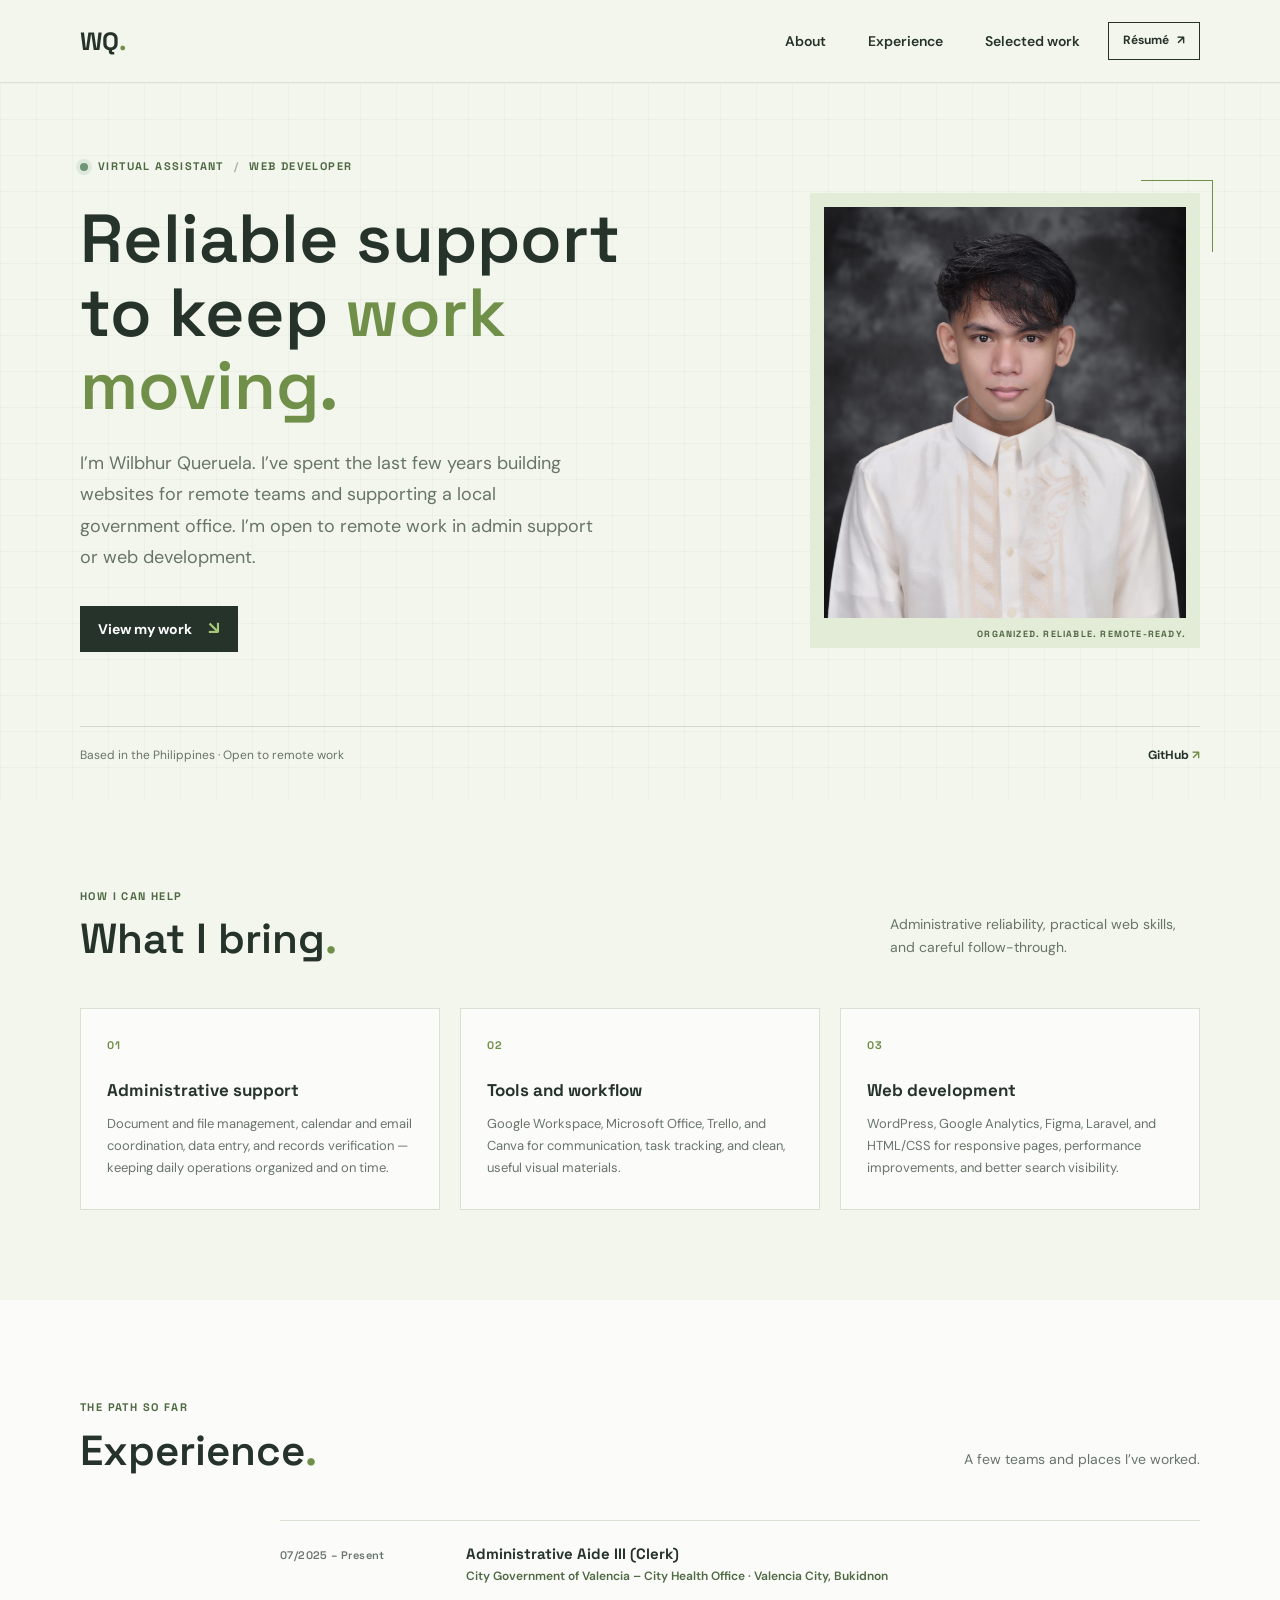
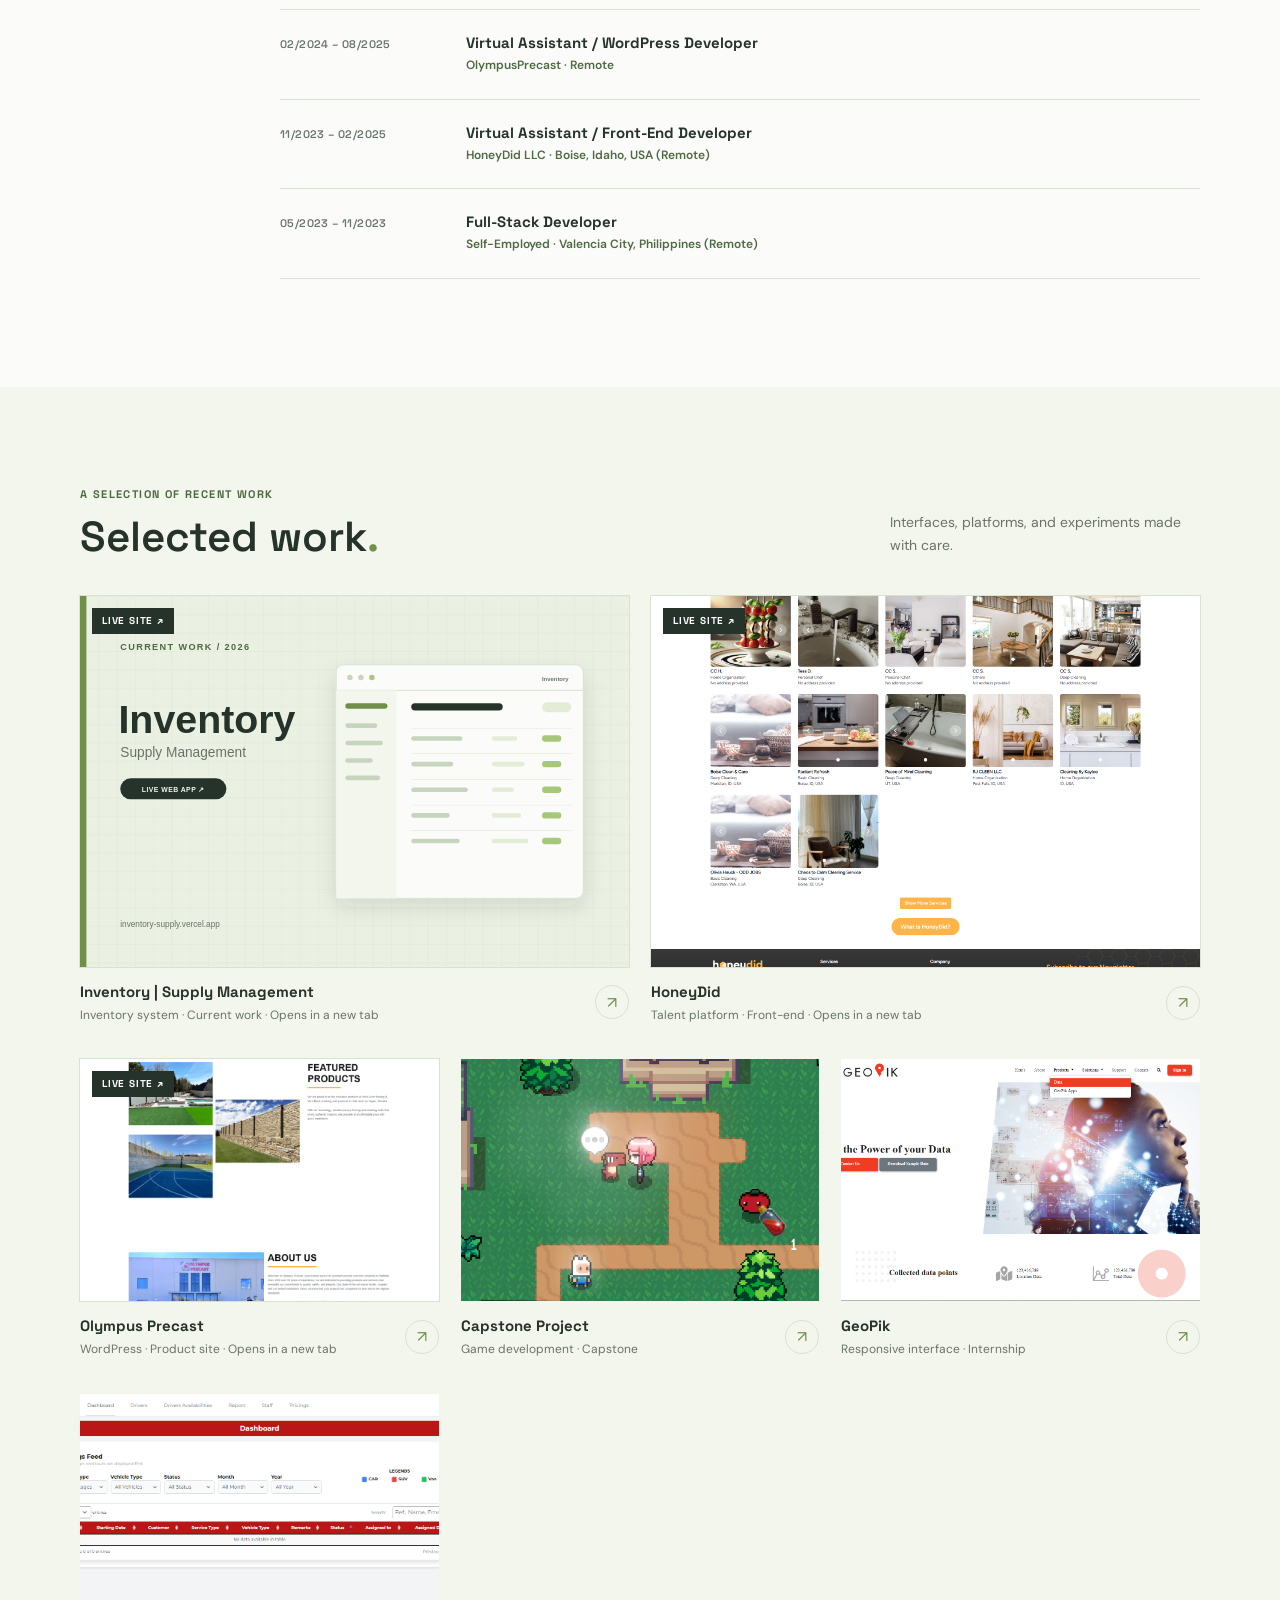
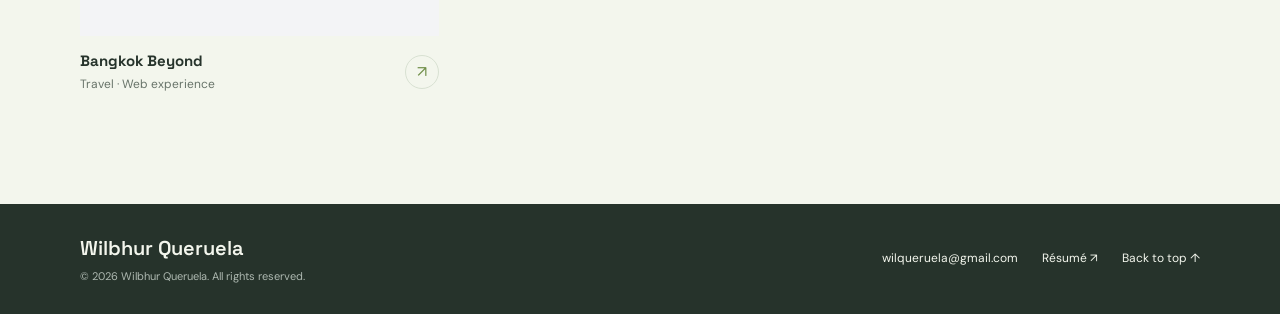
==== commit 4e71c452: "adjustment on skills and job work experience" ====
--- a/index.html
+++ b/index.html
@@ -39,10 +39,9 @@
           <div class="hero-copy">
                 <p class="eyebrow"><span class="status-dot"></span> VIRTUAL ASSISTANT <span class="eyebrow-divider">/</span> WEB DEVELOPER</p>
                 <h1>Reliable support<br>to keep <span>work moving.</span></h1>
-                <p class="hero-intro">I’m Wilbhur Queruela. I help people and teams stay organized, handle the details, and keep day-to-day work moving.</p>
+                <p class="hero-intro">I’m Wilbhur Queruela. I’ve spent the last few years building websites for remote teams and supporting a local government office. I’m open to remote work in admin support or web development.</p>
                 <div class="hero-actions">
                   <a class="primary-link" href="#project">View my work <span aria-hidden="true">↘</span></a>
-                  <a class="secondary-link" href="mailto:wilqueruela@gmail.com">Get in touch <span aria-hidden="true">↗</span></a>
                 </div>
             </div>
             <div class="hero-portrait">
@@ -62,26 +61,26 @@
         <div class="section-inner">
           <div class="section-heading">
             <div>
-              <p class="section-kicker">WHAT I BRING</p>
-              <h2>Where I help<span>.</span></h2>
-            </div>
-            <p class="section-note">A mix of administrative reliability and hands-on web development.</p>
+              <p class="section-kicker">HOW I CAN HELP</p>
+              <h2>What I bring<span>.</span></h2>
+            </div>
+            <p class="section-note">Administrative reliability, practical web skills, and careful follow-through.</p>
           </div>
           <div class="capability-grid">
             <article class="capability-card">
               <span class="capability-number">01</span>
               <h3>Administrative support</h3>
-              <p>Scheduling, correspondence, reports, records, and inventory management — the details that keep operations steady.</p>
+              <p>Document and file management, calendar and email coordination, data entry, and records verification — keeping daily operations organized and on time.</p>
             </article>
             <article class="capability-card">
               <span class="capability-number">02</span>
-              <h3>Web development</h3>
-              <p>Responsive interfaces, WordPress sites, dashboards, and e-commerce pages built with clean, reusable structure.</p>
+              <h3>Tools and workflow</h3>
+              <p>Google Workspace, Microsoft Office, Trello, and Canva for communication, task tracking, and clean, useful visual materials.</p>
             </article>
             <article class="capability-card">
               <span class="capability-number">03</span>
-              <h3>Careful delivery</h3>
-              <p>Turning designs into working pages, checking the small details, and keeping things consistent across every screen.</p>
+              <h3>Web development</h3>
+              <p>WordPress, Google Analytics, Figma, Laravel, and HTML/CSS for responsive pages, performance improvements, and better search visibility.</p>
             </article>
           </div>
         </div>
@@ -93,51 +92,25 @@
               <p class="section-kicker">THE PATH SO FAR</p>
               <h2>Experience<span>.</span></h2>
             </div>
-            <p class="section-note">A few teams and products I’ve helped move forward.</p>
+            <p class="section-note">A few teams and places I’ve worked.</p>
           </div>
           <div class="experience-list">
             <ol>
               <li>
-                <time>07/2025 – 11/2026</time>
-                <div class="experience-role"><h3>Administrative Aide III (Clerk)</h3><span>Local Government Unit </span></div>
-                <p>
-                  Performed administrative duties, including schedule management, meeting coordination, correspondence, report preparation, records maintenance, and inventory management.
-                </p>
+                <time>07/2025 – Present</time>
+                <div class="experience-role"><h3>Administrative Aide III (Clerk)</h3><span>City Government of Valencia – City Health Office · Valencia City, Bukidnon</span></div>
               </li>
               <li>
                 <time>02/2024 – 08/2025</time>
-                <div class="experience-role"><h3>Front-End Developer</h3><span>Olympus Precast</span></div>
-                <p>
-                  Worked on building a functional WordPress site with a focus on front-end structure and clean design. Created individual post templates for each product.
-                </p>
+                <div class="experience-role"><h3>Virtual Assistant / WordPress Developer</h3><span>OlympusPrecast · Remote</span></div>
               </li>
               <li>
                 <time>11/2023 – 02/2025</time>
-                <div class="experience-role"><h3>Front-End Developer</h3><span>HoneyDid LLC</span></div>
-                <p>
-                  Built and styled complex pages including dashboards, e-commerce, and marketing templates. Focused on clean, reusable components with responsive layouts.
-                </p>
+                <div class="experience-role"><h3>Virtual Assistant / Front-End Developer</h3><span>HoneyDid LLC · Boise, Idaho, USA (Remote)</span></div>
               </li>
               <li>
-                <time>07/2023 – 11/2023</time>
-                <div class="experience-role"><h3>Full-Stack Developer</h3><span>Goody Web Solutions, Inc.</span></div>
-                <p>
-                  Collaborated with designers to turn Figma mockups into fully functional web pages. Maintained consistency between UI/UX designs and live features.
-                </p>
-              </li>
-              <li>
-                <time>2023 · INTERNSHIP</time>
-                <div class="experience-role"><h3>Front-End Developer</h3><span>GeoPik Technology, Inc.</span></div>
-                <p>
-                  Learned and applied Tailwind CSS to build responsive UI components. Gained hands-on experience with real-world development workflows.
-                </p>
-              </li>
-              <li>
-                <time>2023 · CONTRACT</time>
-                <div class="experience-role"><h3>Front-End Developer</h3><span>PetBuddies</span></div>
-                <p>
-                  Delivered modular components and styled pages using Tailwind CSS under tight deadlines. Focused on mobile-first development.
-                </p>
+                <time>05/2023 – 11/2023</time>
+                <div class="experience-role"><h3>Full-Stack Developer</h3><span>Self-Employed · Valencia City, Philippines (Remote)</span></div>
               </li>
             </ol>
           </div>
@@ -332,4 +305,4 @@
       gtag('config', 'G-KP4MBDH0BL');
     </script>
 </body>
-</html>+</html>
--- a/assets/css/style.css
+++ b/assets/css/style.css
@@ -436,20 +436,20 @@
   list-style: none;
 }
 
-.experience-list li {
+.experience-list > ol > li {
   display: grid;
-  grid-template-columns: 160px minmax(220px, 0.9fr) minmax(280px, 1.2fr);
+  grid-template-columns: 160px minmax(0, 1fr);
   align-items: baseline;
   gap: 26px;
   padding: 23px 0;
   border-top: 1px solid var(--line);
 }
 
-.experience-list li:last-child {
+.experience-list > ol > li:last-child {
   border-bottom: 1px solid var(--line);
 }
 
-.experience-list time {
+.experience-list > ol > li > time {
   color: var(--muted);
   font-family: var(--font-display);
   font-size: 11px;
@@ -473,12 +473,6 @@
   font-weight: 600;
 }
 
-.experience-list li > p {
-  margin: 0;
-  color: var(--muted);
-  font-size: 13px;
-  line-height: 1.65;
-}
 
 .projects-inner {
   padding-top: 100px;
@@ -821,8 +815,8 @@
     padding: 76px 0;
   }
 
-  .experience-list li {
-    grid-template-columns: 135px minmax(160px, 0.85fr) minmax(180px, 1.15fr);
+  .experience-list > ol > li {
+    grid-template-columns: 135px minmax(0, 1fr);
     gap: 18px;
   }
 
@@ -949,14 +943,14 @@
     padding: 66px 0 70px;
   }
 
-  .experience-list li {
+  .experience-list > ol > li {
     grid-template-columns: 1fr;
     gap: 6px;
     padding: 18px 0;
   }
 
-  .experience-list li > p {
-    margin-top: 5px;
+  .experience-list > ol > li > ul {
+    margin-top: 6px;
   }
 
   .project-grid {
